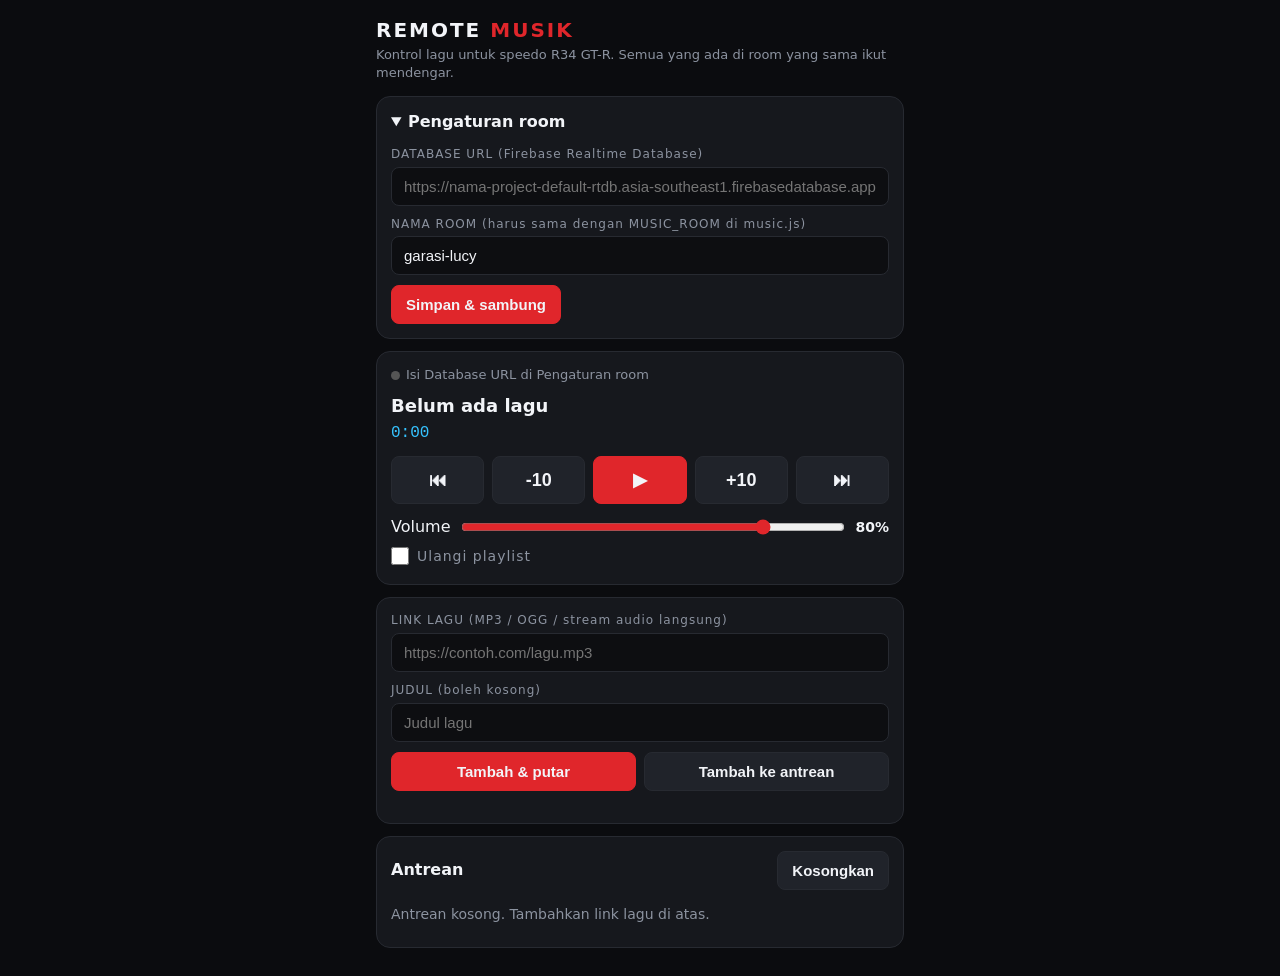
==== remote.html @ 26678c5d "Add files via upload" ====
<!DOCTYPE html>
<html lang="id">
<head>
<meta charset="UTF-8" />
<meta name="viewport" content="width=device-width, initial-scale=1.0" />
<title>Remote Musik Speedo</title>
<style>
  :root { --bg:#0b0c0f; --card:#16181d; --line:#272a31; --ink:#f2f4f8; --dim:#8c93a0; --red:#e0262b; --blue:#36c3ff; --green:#22d65a; }
  * { box-sizing: border-box; margin: 0; padding: 0; }
  body { background: var(--bg); color: var(--ink); font: 16px/1.4 system-ui, 'Segoe UI', sans-serif; padding: 16px; max-width: 560px; margin: 0 auto; }
  h1 { font-size: 20px; letter-spacing: 2px; font-weight: 800; }
  h1 span { color: var(--red); }
  .sub { color: var(--dim); font-size: 13px; margin: 2px 0 14px; }
  .card { background: var(--card); border: 1px solid var(--line); border-radius: 14px; padding: 14px; margin-bottom: 12px; }
  label { display: block; font-size: 12px; color: var(--dim); letter-spacing: 1px; margin-bottom: 4px; }
  input[type=text], input[type=url] { width: 100%; padding: 10px 12px; border-radius: 8px; border: 1px solid var(--line); background: #0d0e11; color: var(--ink); font-size: 15px; margin-bottom: 10px; }
  input:focus { outline: none; border-color: var(--blue); }
  button { cursor: pointer; border: 1px solid var(--line); background: #20232a; color: var(--ink); border-radius: 8px; padding: 10px 14px; font-size: 15px; font-weight: 700; }
  button:hover { border-color: var(--blue); }
  button:active { transform: scale(0.97); }
  button.pri { background: var(--red); border-color: var(--red); }
  .row { display: flex; gap: 8px; }
  .row > * { flex: 1; }
  .status { font-size: 13px; color: var(--dim); margin-bottom: 8px; display: flex; align-items: center; gap: 6px; }
  .dot { width: 9px; height: 9px; border-radius: 50%; background: #555; }
  .dot.ok { background: var(--green); box-shadow: 0 0 6px var(--green); }
  .now { font-size: 18px; font-weight: 700; margin-bottom: 4px; word-break: break-word; }
  .time { color: var(--blue); font-family: ui-monospace, monospace; margin-bottom: 12px; }
  .transport { display: grid; grid-template-columns: repeat(5, 1fr); gap: 8px; margin-bottom: 12px; }
  .transport button { padding: 12px 0; font-size: 18px; }
  input[type=range] { width: 100%; accent-color: var(--red); }
  .vol { display: flex; align-items: center; gap: 10px; margin-bottom: 8px; }
  .vol b { width: 44px; text-align: right; font-size: 14px; }
  .q { list-style: none; }
  .q li { display: flex; align-items: center; gap: 8px; padding: 9px 0; border-bottom: 1px solid var(--line); }
  .q li:last-child { border-bottom: 0; }
  .q li.cur .t { color: var(--red); font-weight: 800; }
  .q .t { flex: 1; cursor: pointer; word-break: break-word; font-size: 15px; }
  .q button { padding: 6px 10px; font-size: 13px; }
  .empty { color: var(--dim); font-size: 14px; padding: 6px 0; }
  .toggle { display: flex; align-items: center; gap: 8px; font-size: 14px; color: var(--dim); }
  .toggle input { width: 18px; height: 18px; accent-color: var(--red); }
  .msg { font-size: 13px; color: #ffb800; min-height: 18px; }
  details summary { cursor: pointer; font-weight: 700; }
  details .in { margin-top: 12px; }
</style>
</head>
<body>

<h1>REMOTE <span>MUSIK</span></h1>
<div class="sub">Kontrol lagu untuk speedo R34 GT-R. Semua yang ada di room yang sama ikut mendengar.</div>

<div class="card">
  <details id="cfg">
    <summary>Pengaturan room</summary>
    <div class="in">
      <label>DATABASE URL (Firebase Realtime Database)</label>
      <input type="url" id="db" placeholder="https://nama-project-default-rtdb.asia-southeast1.firebasedatabase.app" />
      <label>NAMA ROOM (harus sama dengan MUSIC_ROOM di music.js)</label>
      <input type="text" id="room" placeholder="garasi-lucy" />
      <button id="save" class="pri" type="button">Simpan &amp; sambung</button>
    </div>
  </details>
</div>

<div class="card">
  <div class="status"><i class="dot" id="dot"></i><span id="stat">Belum tersambung</span></div>
  <div class="now" id="now">Belum ada lagu</div>
  <div class="time" id="time">0:00</div>
  <div class="transport">
    <button id="prev" type="button" title="Sebelumnya">&#9198;</button>
    <button id="back" type="button" title="Mundur 10 detik">-10</button>
    <button id="pp" type="button" class="pri" title="Play / Pause">&#9654;</button>
    <button id="fwd" type="button" title="Maju 10 detik">+10</button>
    <button id="next" type="button" title="Berikutnya">&#9197;</button>
  </div>
  <div class="vol"><span>Volume</span><input type="range" id="vol" min="0" max="100" value="80" /><b id="volv">80%</b></div>
  <label class="toggle"><input type="checkbox" id="loop" /> Ulangi playlist</label>
</div>

<div class="card">
  <label>LINK LAGU (MP3 / OGG / stream audio langsung)</label>
  <input type="url" id="url" placeholder="https://contoh.com/lagu.mp3" />
  <label>JUDUL (boleh kosong)</label>
  <input type="text" id="title" placeholder="Judul lagu" />
  <div class="row">
    <button id="add" type="button" class="pri">Tambah &amp; putar</button>
    <button id="addq" type="button">Tambah ke antrean</button>
  </div>
  <div class="msg" id="msg"></div>
</div>

<div class="card">
  <div class="row" style="align-items:center;margin-bottom:6px">
    <b>Antrean</b>
    <button id="clear" type="button" style="flex:none">Kosongkan</button>
  </div>
  <ul class="q" id="q"></ul>
</div>

<script>
(function () {
  const $ = (id) => document.getElementById(id);
  const qs = new URLSearchParams(location.search);
  const store = (k, v) => { try { if (v === undefined) return localStorage.getItem(k) || ''; localStorage.setItem(k, v); } catch (e) { return ''; } };

  let DB = (qs.get('db') || store('mdb') || '').replace(/\/+$/, '');
  let ROOM = (qs.get('room') || store('mroom') || 'garasi-lucy').replace(/[.#$\[\]\/]/g, '_');
  $('db').value = DB; $('room').value = ROOM;
  if (!DB) $('cfg').open = true;

  let st = null, offset = 0, es = null;
  const stateUrl = () => `${DB}/rooms/${ROOM}/state.json`;
  const serverNow = () => Date.now() + offset;
  const fmt = (s) => { s = Math.max(0, Math.floor(s || 0)); return Math.floor(s / 60) + ':' + String(s % 60).padStart(2, '0'); };
  const flash = (t) => { $('msg').textContent = t; if (t) setTimeout(() => { if ($('msg').textContent === t) $('msg').textContent = ''; }, 4000); };

  function curPos() {
    if (!st) return 0;
    return (st.pos || 0) + (st.playing ? (serverNow() - (st.at || serverNow())) / 1000 : 0);
  }

  async function syncClock() {
    const id = 'r' + Math.random().toString(36).slice(2, 7), url = `${DB}/rooms/${ROOM}/ping/${id}.json`;
    let best = null;
    for (let i = 0; i < 3; i++) {
      try {
        const t0 = Date.now(), sv = await (await fetch(url, { method: 'PUT', body: JSON.stringify({ '.sv': 'timestamp' }) })).json(), t1 = Date.now();
        if (typeof sv === 'number' && (!best || t1 - t0 < best.rtt)) best = { rtt: t1 - t0, off: sv - (t0 + t1) / 2 };
      } catch (e) {}
    }
    fetch(url, { method: 'DELETE' }).catch(() => {});
    if (best) offset = best.off;
    return !!best;
  }

  // Tulis state baru. pos = posisi saat ini, at = jam server saat perintah ini ditulis
  async function commit(patch) {
    if (!DB) { flash('Isi Database URL dulu di Pengaturan room.'); $('cfg').open = true; return; }
    const base = st || { queue: [], idx: 0, vol: 0.8, loop: false, rev: 0 };
    const next = Object.assign({}, base, { pos: Math.max(0, curPos()), playing: !!base.playing }, patch, { at: { '.sv': 'timestamp' } });
    if (!next.queue) next.queue = [];
    try {
      const r = await fetch(stateUrl(), { method: 'PUT', body: JSON.stringify(next) });
      if (!r.ok) throw new Error(r.status);
      const saved = await r.json();
      st = saved;                       // tampilan langsung ikut; stream akan mengonfirmasi
      render();
    } catch (e) {
      flash('Gagal menulis ke database. Cek URL dan aturan (rules) Firebase.');
    }
  }

  function addTrack(play) {
    const url = $('url').value.trim();
    if (!/^https?:\/\//i.test(url)) { flash('Link harus diawali http:// atau https://'); return; }
    const title = $('title').value.trim() || decodeURIComponent((url.split('?')[0].split('/').pop() || url)).replace(/\.[a-z0-9]{2,4}$/i, '') || url;
    const queue = ((st && st.queue) || []).slice();
    queue.push({ url, title });
    const patch = { queue };
    if (play || queue.length === 1) Object.assign(patch, { idx: queue.length - 1, pos: 0, playing: true, rev: ((st && st.rev) || 0) + 1 });
    commit(patch);
    $('url').value = ''; $('title').value = '';
  }

  const hasQ = () => st && st.queue && st.queue.length;
  const go = (i) => { const n = st.queue.length; if (i < 0) i = 0; if (i >= n) i = n - 1; commit({ idx: i, pos: 0, playing: true, rev: (st.rev || 0) + 1 }); };

  $('add').onclick = () => addTrack(true);
  $('addq').onclick = () => addTrack(false);
  $('pp').onclick = () => { if (hasQ()) commit({ playing: !st.playing }); };
  $('next').onclick = () => { if (hasQ()) go((st.idx || 0) + 1); };
  $('prev').onclick = () => { if (!hasQ()) return; if (curPos() > 4) commit({ pos: 0, rev: (st.rev || 0) + 1 }); else go((st.idx || 0) - 1); };
  $('fwd').onclick = () => { if (hasQ()) commit({ pos: curPos() + 10, rev: (st.rev || 0) + 1 }); };
  $('back').onclick = () => { if (hasQ()) commit({ pos: Math.max(0, curPos() - 10), rev: (st.rev || 0) + 1 }); };
  $('loop').onchange = () => { if (st) commit({ loop: $('loop').checked }); };
  let volT = 0;
  $('vol').oninput = () => {
    $('volv').textContent = $('vol').value + '%';
    clearTimeout(volT);
    volT = setTimeout(() => commit({ vol: $('vol').value / 100 }), 250);
  };
  $('clear').onclick = async () => {
    if (!DB || !confirm('Kosongkan antrean dan hentikan musik?')) return;
    try { await fetch(stateUrl(), { method: 'DELETE' }); st = null; render(); } catch (e) { flash('Gagal menghapus.'); }
  };
  $('save').onclick = () => {
    DB = $('db').value.trim().replace(/\/+$/, '');
    ROOM = ($('room').value.trim() || 'garasi-lucy').replace(/[.#$\[\]\/]/g, '_');
    store('mdb', DB); store('mroom', ROOM);
    $('cfg').open = false;
    connect();
  };

  function render() {
    const q = (st && st.queue) || [];
    const idx = (st && st.idx) || 0;
    const tr = q[idx];
    $('now').textContent = tr ? tr.title || tr.url : 'Belum ada lagu';
    $('pp').innerHTML = st && st.playing ? '&#9208;' : '&#9654;';
    if (st && st.vol != null && document.activeElement !== $('vol')) { $('vol').value = Math.round(st.vol * 100); $('volv').textContent = $('vol').value + '%'; }
    $('loop').checked = !!(st && st.loop);
    const ul = $('q');
    ul.innerHTML = '';
    if (!q.length) { ul.innerHTML = '<li class="empty">Antrean kosong. Tambahkan link lagu di atas.</li>'; return; }
    q.forEach((t, i) => {
      const li = document.createElement('li');
      if (i === idx) li.className = 'cur';
      const s = document.createElement('span'); s.className = 't'; s.textContent = (i === idx ? (st.playing ? '▶ ' : '⏸ ') : (i + 1) + '. ') + (t.title || t.url);
      s.onclick = () => go(i);
      const d = document.createElement('button'); d.textContent = 'Hapus';
      d.onclick = () => {
        const nq = q.slice(); nq.splice(i, 1);
        const patch = { queue: nq };
        if (i < idx) patch.idx = idx - 1;
        else if (i === idx) { patch.idx = Math.min(idx, Math.max(0, nq.length - 1)); patch.pos = 0; patch.rev = (st.rev || 0) + 1; if (!nq.length) patch.playing = false; }
        commit(patch);
      };
      li.append(s, d); ul.append(li);
    });
  }

  setInterval(() => { $('time').textContent = hasQ() ? fmt(curPos()) : '0:00'; }, 500);

  function setStat(ok, t) { $('dot').className = 'dot' + (ok ? ' ok' : ''); $('stat').textContent = t; }

  async function connect() {
    if (es) { es.close(); es = null; }
    if (!DB) { setStat(false, 'Isi Database URL di Pengaturan room'); return; }
    setStat(false, 'Menyambung...');
    const ok = await syncClock();
    if (!ok) { setStat(false, 'Tidak bisa terhubung ke database. Cek URL.'); return; }
    setStat(true, 'Tersambung - room: ' + ROOM);
    try {
      es = new EventSource(stateUrl());
      es.addEventListener('put', (ev) => {
        let m; try { m = JSON.parse(ev.data); } catch (e) { return; }
        if (m.path === '/') { st = m.data; render(); }
        else fetch(stateUrl()).then((r) => r.json()).then((d) => { st = d; render(); });
      });
      es.onerror = () => setStat(false, 'Koneksi terputus, mencoba lagi...');
      es.onopen = () => setStat(true, 'Tersambung - room: ' + ROOM);
    } catch (e) { setStat(false, 'Browser tidak mendukung EventSource'); }
  }

  render();
  connect();
})();
</script>
</body>
</html>
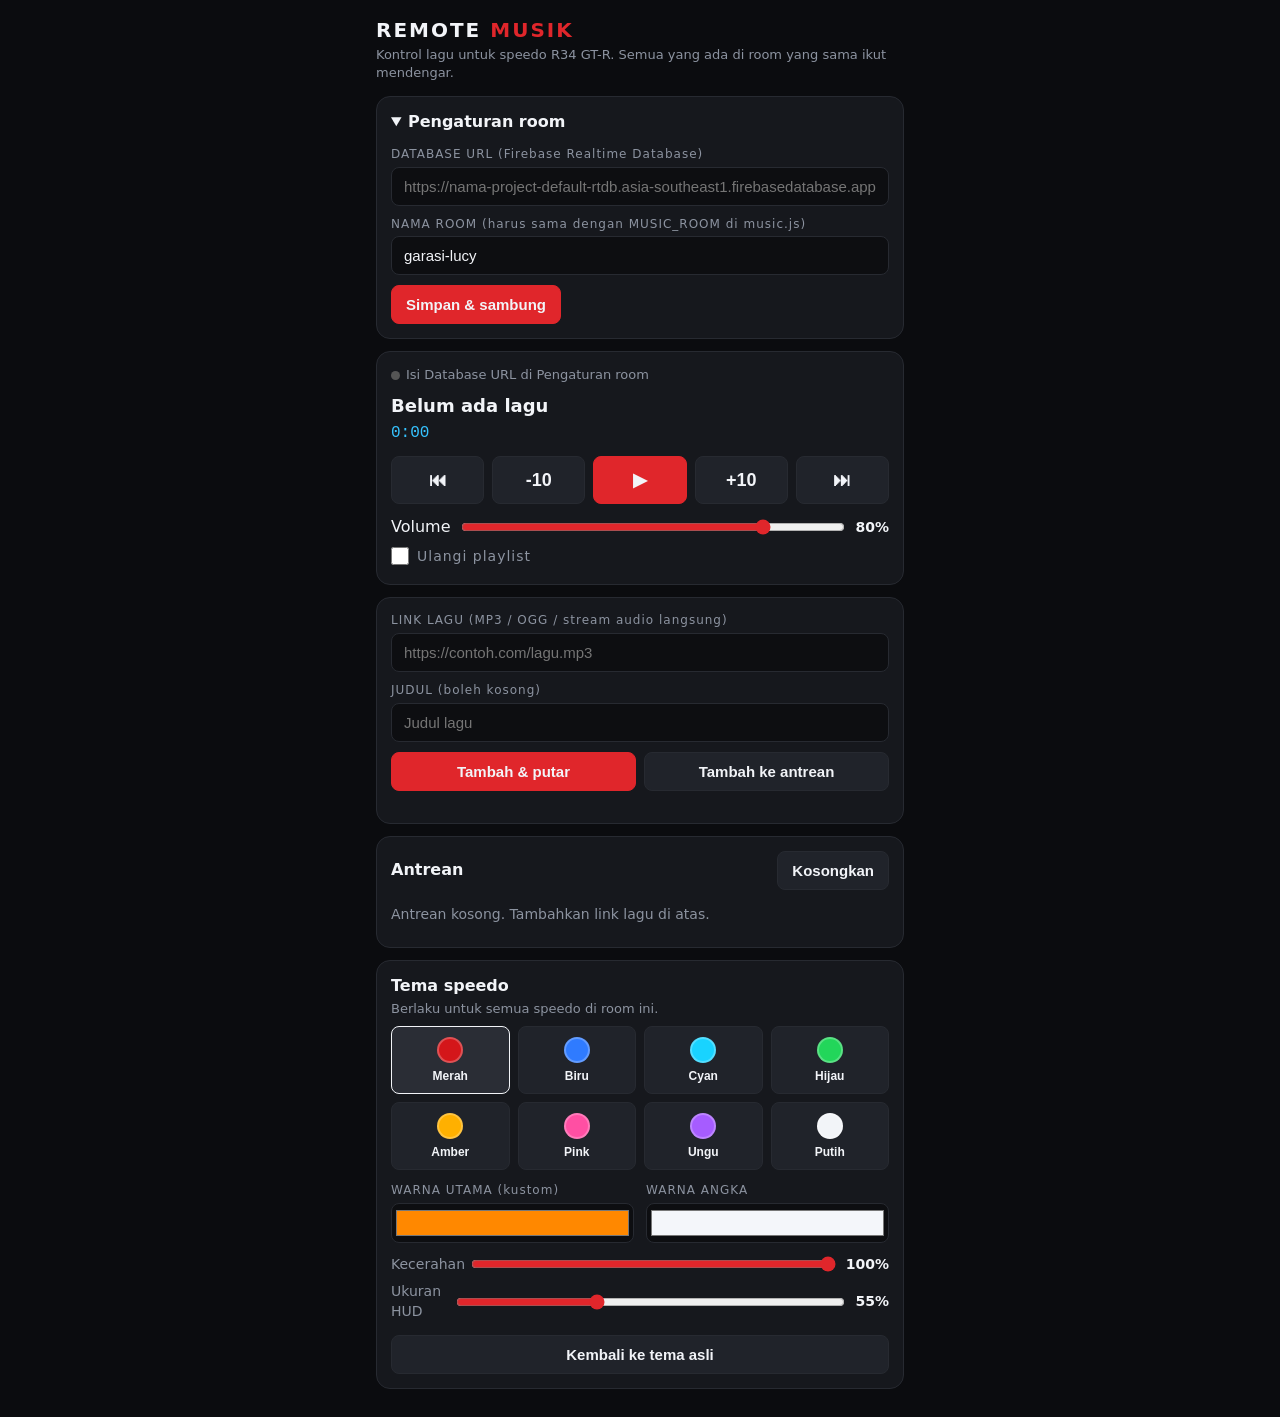
==== commit 582313fe: "Add files via upload" ====
--- a/remote.html
+++ b/remote.html
@@ -42,6 +42,16 @@
   .toggle input { width: 18px; height: 18px; accent-color: var(--red); }
   .msg { font-size: 13px; color: #ffb800; min-height: 18px; }
   details summary { cursor: pointer; font-weight: 700; }
+  .sw { display: grid; grid-template-columns: repeat(4, 1fr); gap: 8px; margin: 8px 0 12px; }
+  .sw button { display: flex; flex-direction: column; align-items: center; gap: 6px; padding: 10px 0; font-size: 12px; }
+  .sw i { width: 26px; height: 26px; border-radius: 50%; border: 2px solid rgba(255,255,255,.25); }
+  .sw button.sel { border-color: var(--ink); background: #2a2d35; }
+  .colors { display: flex; gap: 12px; margin-bottom: 12px; }
+  .colors label { flex: 1; margin: 0; }
+  input[type=color] { width: 100%; height: 40px; border: 1px solid var(--line); border-radius: 8px; background: #0d0e11; padding: 2px; margin-top: 4px; cursor: pointer; }
+  .sl { display: flex; align-items: center; gap: 10px; margin-bottom: 8px; font-size: 14px; }
+  .sl span { width: 70px; color: var(--dim); }
+  .sl b { width: 44px; text-align: right; font-size: 14px; }
   details .in { margin-top: 12px; }
 </style>
 </head>
@@ -96,6 +106,19 @@
     <button id="clear" type="button" style="flex:none">Kosongkan</button>
   </div>
   <ul class="q" id="q"></ul>
+</div>
+
+<div class="card">
+  <b>Tema speedo</b>
+  <div class="sub" style="margin:2px 0 0">Berlaku untuk semua speedo di room ini.</div>
+  <div class="sw" id="sw"></div>
+  <div class="colors">
+    <label>WARNA UTAMA (kustom)<input type="color" id="cmain" value="#ff8800" /></label>
+    <label>WARNA ANGKA<input type="color" id="cink" value="#f4f6fa" /></label>
+  </div>
+  <div class="sl"><span>Kecerahan</span><input type="range" id="dim" min="15" max="100" value="100" /><b id="dimv">100%</b></div>
+  <div class="sl"><span>Ukuran HUD</span><input type="range" id="scl" min="30" max="100" value="55" /><b id="sclv">55%</b></div>
+  <button id="treset" type="button" style="width:100%;margin-top:6px">Kembali ke tema asli</button>
 </div>
 
 <script>
@@ -231,6 +254,7 @@
     const ok = await syncClock();
     if (!ok) { setStat(false, 'Tidak bisa terhubung ke database. Cek URL.'); return; }
     setStat(true, 'Tersambung - room: ' + ROOM);
+    listenTheme();
     try {
       es = new EventSource(stateUrl());
       es.addEventListener('put', (ev) => {
@@ -243,7 +267,67 @@
     } catch (e) { setStat(false, 'Browser tidak mendukung EventSource'); }
   }
 
+  // ---------- Tema ----------
+  const PRESETS = [['merah', 'Merah', '#d4161a'], ['biru', 'Biru', '#2f7bff'], ['cyan', 'Cyan', '#19d3ff'], ['hijau', 'Hijau', '#22d65a'],
+                   ['amber', 'Amber', '#ffb000'], ['pink', 'Pink', '#ff4fa3'], ['ungu', 'Ungu', '#a65cff'], ['putih', 'Putih', '#f2f4f8']];
+  let th = {}, themeEs = null;
+  const themeUrl = () => `${DB}/rooms/${ROOM}/theme.json`;
+
+  async function commitTheme(patch) {
+    if (!DB) { flash('Isi Database URL dulu di Pengaturan room.'); $('cfg').open = true; return; }
+    const next = Object.assign({}, th, patch);
+    try {
+      const r = await fetch(themeUrl(), { method: 'PUT', body: JSON.stringify(next) });
+      if (!r.ok) throw new Error(r.status);
+      th = (await r.json()) || {};
+      renderTheme();
+    } catch (e) { flash('Gagal menyimpan tema. Cek URL dan aturan (rules) Firebase.'); }
+  }
+
+  const sw = $('sw');
+  PRESETS.forEach(([id, name, c]) => {
+    const b = document.createElement('button');
+    b.type = 'button'; b.dataset.id = id;
+    b.innerHTML = '<i style="background:' + c + '"></i>' + name;
+    b.onclick = () => commitTheme({ preset: id });
+    sw.append(b);
+  });
+
+  function renderTheme() {
+    const cur = th.preset || 'merah';
+    sw.querySelectorAll('button').forEach((b) => b.classList.toggle('sel', b.dataset.id === cur));
+    if (th.main && document.activeElement !== $('cmain')) $('cmain').value = th.main;
+    if (th.ink && document.activeElement !== $('cink')) $('cink').value = th.ink;
+    const dim = th.dim != null ? Math.round(th.dim * 100) : 100, scl = th.scale != null ? Math.round(th.scale * 100) : 55;
+    if (document.activeElement !== $('dim')) { $('dim').value = dim; $('dimv').textContent = dim + '%'; }
+    if (document.activeElement !== $('scl')) { $('scl').value = scl; $('sclv').textContent = scl + '%'; }
+  }
+
+  let tT = 0;
+  const later = (fn) => { clearTimeout(tT); tT = setTimeout(fn, 300); };
+  $('cmain').oninput = () => later(() => commitTheme({ preset: 'custom', main: $('cmain').value, ink: $('cink').value }));
+  $('cink').oninput = () => later(() => commitTheme({ ink: $('cink').value }));
+  $('dim').oninput = () => { $('dimv').textContent = $('dim').value + '%'; later(() => commitTheme({ dim: $('dim').value / 100 })); };
+  $('scl').oninput = () => { $('sclv').textContent = $('scl').value + '%'; later(() => commitTheme({ scale: $('scl').value / 100 })); };
+  $('treset').onclick = async () => {
+    if (!DB) return;
+    try { await fetch(themeUrl(), { method: 'DELETE' }); th = {}; renderTheme(); } catch (e) { flash('Gagal mereset tema.'); }
+  };
+
+  function listenTheme() {
+    if (themeEs) { themeEs.close(); themeEs = null; }
+    try {
+      themeEs = new EventSource(themeUrl());
+      themeEs.addEventListener('put', (ev) => {
+        let m; try { m = JSON.parse(ev.data); } catch (e) { return; }
+        if (m.path === '/') { th = m.data || {}; renderTheme(); }
+        else fetch(themeUrl()).then((r) => r.json()).then((d) => { th = d || {}; renderTheme(); });
+      });
+    } catch (e) {}
+  }
+
   render();
+  renderTheme();
   connect();
 })();
 </script>
